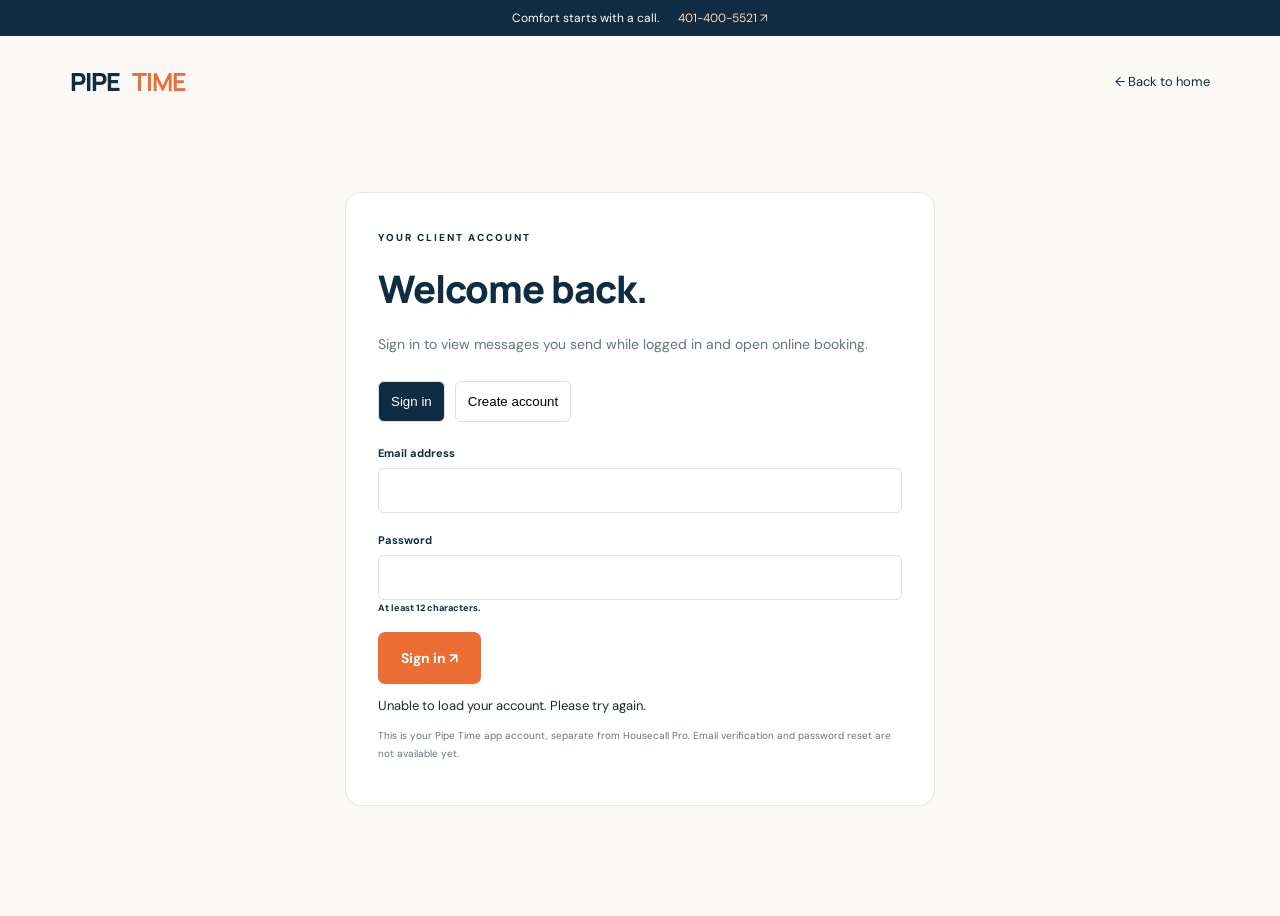
==== public/login.html @ 92e56642 "Add client registration login and private message history" ====
<!doctype html><html lang="en"><head><meta charset="utf-8"><meta name="viewport" content="width=device-width,initial-scale=1"><title>Client account | Pipe Time</title><link rel="stylesheet" href="style.css"><style>.account-layout{max-width:650px;margin:35px auto 80px;padding:30px}.account-card{background:white;border:1px solid #e3e7e5;border-radius:16px;padding:32px}.account-card label{margin-top:20px}.tabs{display:flex;gap:10px;margin-top:24px}.tabs button{padding:12px;border:1px solid #dce1df;background:white;border-radius:6px;cursor:pointer}.tabs button[aria-pressed=true]{background:var(--navy);color:white}.history-item{border-bottom:1px solid #dce1df;padding:16px 0;overflow-wrap:anywhere}.history-item p{white-space:pre-wrap}.account-actions{display:flex;gap:12px;flex-wrap:wrap}nav .client-link{display:block}[hidden]{display:none!important}</style></head><body><div class="topline">Comfort starts with a call. <a href="tel:+14014005521">401-400-5521 ↗</a></div><header><a href="/" class="brand">PIPE <b>TIME</b></a><nav><a class="client-link" href="/">← Back to home</a></nav></header><main class="account-layout"><section class="account-card" id="auth-panel"><span class="eyebrow">YOUR CLIENT ACCOUNT</span><h1 style="font-size:38px;letter-spacing:-1px">Welcome back.</h1><p>Sign in to view messages you send while logged in and open online booking.</p><div class="tabs"><button type="button" id="login-tab" aria-pressed="true">Sign in</button><button type="button" id="register-tab" aria-pressed="false">Create account</button></div><form id="auth-form"><label id="name-field" hidden>Your name<input name="name" autocomplete="name" maxlength="100"></label><label>Email address<input name="email" autocomplete="email" type="email" required maxlength="254"></label><label>Password<input name="password" autocomplete="current-password" type="password" minlength="12" maxlength="128" required><small>At least 12 characters.</small></label><button class="button" id="auth-submit" type="submit">Sign in ↗</button><div id="auth-status" class="status" role="status" aria-live="polite"></div></form><p class="form-note">This is your Pipe Time app account, separate from Housecall Pro. Email verification and password reset are not available yet.</p></section><section class="account-card" id="client-panel" hidden><span class="eyebrow">YOUR CLIENT ACCOUNT</span><h2 id="welcome"></h2><p>Manage your next visit and review messages sent from this app while signed in.</p><div class="account-actions"><a class="button" href="/#book">Book with Housecall Pro ↗</a><a class="button" href="/#message">Send a message ↗</a><button class="button" id="logout" type="button">Sign out</button></div><h3>Your messages</h3><div id="history"></div><p class="form-note">Housecall Pro appointments and messages sent before you signed in are not shown here.</p><div id="account-status" class="status" role="status" aria-live="polite"></div></section></main><script src="account.js"></script></body></html>
---- public/style.css ----
@import url('https://fonts.googleapis.com/css2?family=DM+Sans:wght@400;500;600;700&family=Manrope:wght@400;600;700;800&display=swap');
:root{--navy:#102c42;--orange:#ed6e35;--muted:#647681;--cream:#faf9f5}*{box-sizing:border-box}html{scroll-behavior:smooth;scroll-padding-top:25px}body{margin:0;background:var(--cream);color:var(--navy);font-family:'DM Sans',sans-serif}.topline{background:var(--navy);color:white;text-align:center;padding:10px;font-size:12px}.topline a{color:#ffd7b6;margin-left:16px}a{color:inherit;text-decoration:none}header,main,footer{max-width:1200px;margin:auto}header{display:flex;align-items:center;justify-content:space-between;padding:28px 30px}.brand{display:flex;align-items:center;gap:12px;font-family:Manrope,sans-serif;font-weight:800;font-size:25px;letter-spacing:-1px}.brand b{color:var(--orange)}.brand small{display:block;font-size:9px;letter-spacing:1.5px;margin-top:4px}.brand-icon{background:var(--orange);border-radius:12px;color:white;padding:5px 12px;font-size:30px}nav{display:flex;align-items:center;gap:28px;font-size:13px}.button{display:inline-block;border:0;border-radius:7px;background:var(--orange);color:white;padding:17px 23px;font:700 14px 'DM Sans',sans-serif;cursor:pointer}.button:hover{background:#cf5220}.small{padding:13px 17px}.hero{display:grid;grid-template-columns:1.1fr 1fr;gap:50px;padding:50px 30px 65px;align-items:center}.eyebrow{font-size:10px;letter-spacing:2px;font-weight:800}.eyebrow span{display:inline-block;width:7px;height:7px;border-radius:50%;background:var(--orange);margin-right:8px}h1{font:800 61px/1.1 Manrope,sans-serif;letter-spacing:-3px;margin:22px 0}h1 em{font-style:normal;color:var(--orange)}p{font-size:14px;line-height:1.8;color:var(--muted)}.hero p{max-width:410px}.actions{display:flex;gap:20px;align-items:center;margin-top:28px}.textlink{font-size:12px;font-weight:700}.hero-note{font-size:9px;letter-spacing:1.4px;margin-top:32px;color:var(--muted)}.hero-art{height:440px;border-radius:22px;background:linear-gradient(140deg,#d4e2db,#a9c6bb);position:relative;overflow:hidden;box-shadow:inset 0 0 80px #ffffff55}.art-label{position:absolute;top:26px;left:26px;font-size:13px;font-weight:600}.boiler{position:absolute;z-index:2;left:29%;top:22%;width:180px;height:250px;border-radius:16px;background:linear-gradient(110deg,#fff,#deded7);box-shadow:15px 20px 35px #38554d44;padding:24px 20px;text-align:center}.boiler>span{font-size:9px;letter-spacing:2px;font-weight:800}.display{margin-top:45px;background:var(--navy);border-radius:8px;color:#a2e3e0;font-size:35px;padding:13px}.display small{display:block;font-size:7px;letter-spacing:1px}.vents{color:#aaa;font-size:15px;letter-spacing:1px;margin-top:25px}.pipe{position:absolute;background:linear-gradient(90deg,#a96e40,#e6b688,#9a6336);width:15px;border-radius:5px;height:250px;top:48%}.p1{left:38%}.p2{left:57%}.comfort-card{position:absolute;z-index:3;bottom:52px;left:22px;display:flex;gap:14px;align-items:center;background:white;padding:18px 24px;border-radius:12px;box-shadow:0 8px 25px #183a3320;font-size:13px}.comfort-card>span{font-size:30px;color:var(--orange)}.art-caption{position:absolute;bottom:18px;right:20px;font-size:7px;letter-spacing:1px}.offer{background:var(--navy);color:white;border-radius:12px;margin:0 30px;padding:30px;display:flex;align-items:center;gap:36px}.offer .eyebrow{color:#fac4a6}.offer h2{font-size:22px;margin:10px 0}.offer p{color:#b9c7d0;font-size:12px;margin:0}.offer-number{border-left:1px solid #ffffff25;padding-left:30px}.offer-number strong{display:block;font:800 40px Manrope,sans-serif;color:#ffb98e}.offer-number span{font-size:8px;letter-spacing:1px;white-space:nowrap}.offer-link{font-size:12px;white-space:nowrap;margin-left:auto}.services{padding:65px 30px}.section-head{display:flex;justify-content:space-between;align-items:center}h2{font:800 30px/1.25 Manrope,sans-serif;letter-spacing:-1px;margin:14px 0}.section-head p{font-size:12px}.service-grid{display:grid;grid-template-columns:repeat(3,1fr);gap:18px;margin-top:22px}.service-grid button{background:white;border:1px solid #e3e7e5;border-radius:10px;padding:26px;text-align:left;color:var(--navy);cursor:pointer}.service-grid button:hover{border-color:var(--orange);transform:translateY(-2px)}.service-grid button>span{font-size:27px;color:var(--orange);background:#fff1e7;border-radius:10px;display:inline-block;padding:9px 14px}h3{font-size:18px;margin-bottom:8px}.service-grid p{font-size:12px;min-height:42px}.service-grid b{font-size:11px}.contact-area{display:grid;grid-template-columns:1.3fr 1fr;gap:50px;padding:20px 30px 70px}.booking{padding:15px 0}form{margin-top:24px}.form-grid{display:grid;grid-template-columns:1fr 1fr;gap:16px}.wide{grid-column:1/-1}label{display:block;font-size:11px;font-weight:700}label span{color:var(--muted);font-weight:400}input,select,textarea{width:100%;margin-top:8px;border:1px solid #dce1df;border-radius:6px;background:white;padding:13px;font:13px 'DM Sans',sans-serif;color:var(--navy)}textarea{min-height:85px;resize:vertical}input:focus,textarea:focus,select:focus{outline:2px solid #ed6e3580;outline-offset:2px}form .button{margin-top:18px}.form-note{font-size:10px}.status{font-size:13px;line-height:1.6;margin-top:12px}.status.error{color:#a52c23}.status.success{color:#24754f}aside{background:#eef2ed;border-radius:14px;padding:30px;height:fit-content}aside label{margin-top:15px}.call-box{border-top:1px solid #d4dfd6;margin-top:25px;padding-top:22px;font-size:12px}.call-box a{display:block;font:800 25px Manrope,sans-serif;margin:8px 0}.call-box small{color:var(--muted);font-size:10px}footer{padding:28px 30px;border-top:1px solid #dde2dd;display:flex;justify-content:space-between;align-items:center;font-size:11px;color:var(--muted)}footer .brand{font-size:20px}button:disabled{opacity:.6;cursor:wait}@media(max-width:850px){nav>a:not(.button){display:none}.hero{gap:25px}h1{font-size:44px}.hero-art{height:380px}.actions{flex-direction:column;align-items:flex-start}.offer{flex-wrap:wrap;gap:24px}.offer>div:first-child{width:100%}.offer-number{border:0;padding:0}.contact-area{gap:24px}h2{font-size:25px}}@media(max-width:600px){header{padding:22px 18px}.brand{font-size:20px}.brand-icon{display:none}.small{font-size:10px;padding:12px}.hero{grid-template-columns:1fr;padding:25px 20px 35px}.hero h1{font-size:48px}.hero-art{height:340px}.boiler{top:17%;height:230px}.hero-note{margin-top:22px}.offer{margin:0 20px;padding:25px}.offer-number strong{font-size:35px}.offer-link{margin-left:0}.services{padding:40px 20px}.section-head p{display:none}.service-grid{grid-template-columns:1fr}.service-grid p{min-height:0}.contact-area{grid-template-columns:1fr;padding:0 20px 40px}.form-grid{grid-template-columns:1fr}.wide{grid-column:auto}footer{gap:18px;flex-wrap:wrap;padding:25px 20px}}

nav>a.client-link{display:block}
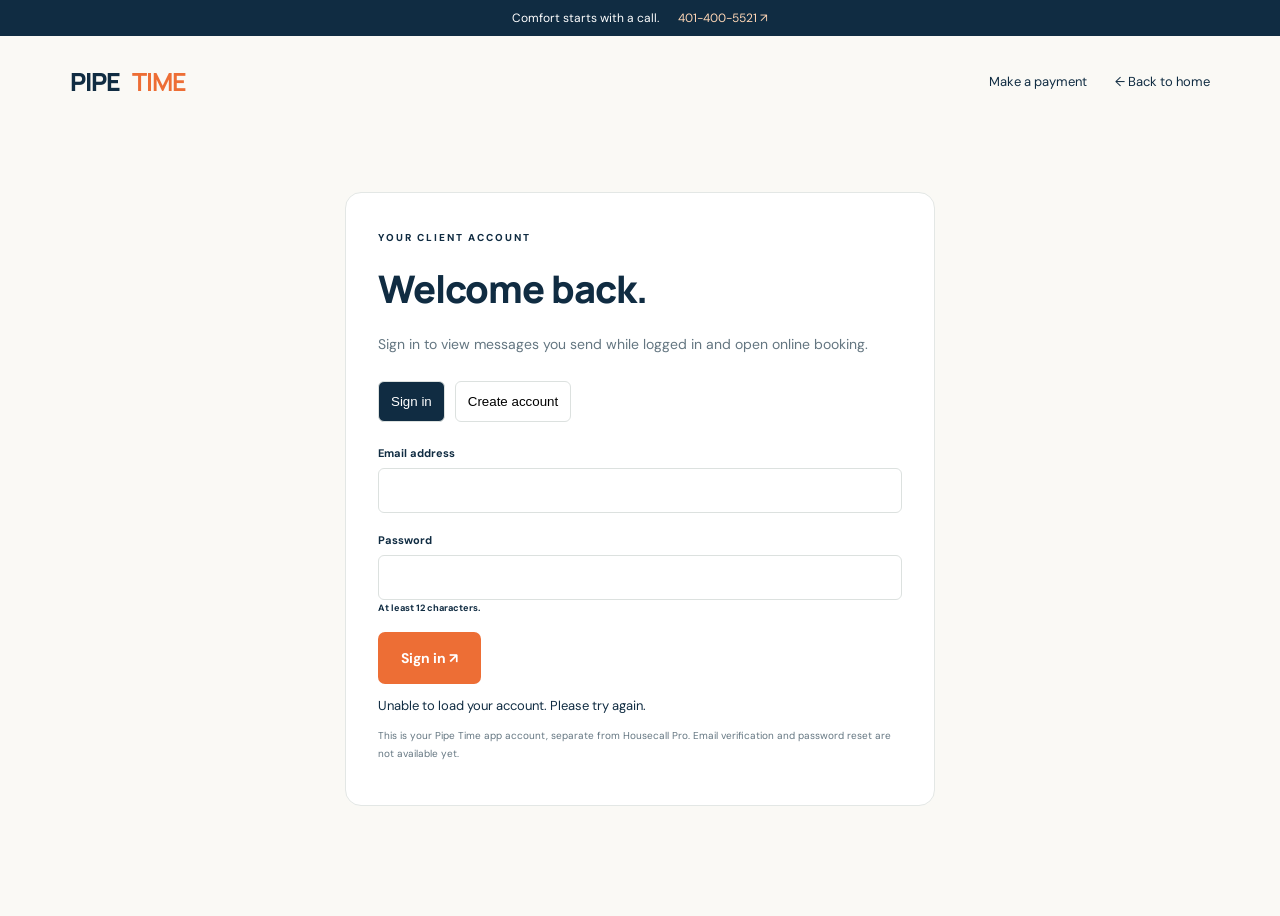
==== commit 1c2ae1e0: "Add payment buttons and configurable secure payment redirect" ====
--- a/public/login.html
+++ b/public/login.html
@@ -1 +1 @@
-<!doctype html><html lang="en"><head><meta charset="utf-8"><meta name="viewport" content="width=device-width,initial-scale=1"><title>Client account | Pipe Time</title><link rel="stylesheet" href="style.css"><style>.account-layout{max-width:650px;margin:35px auto 80px;padding:30px}.account-card{background:white;border:1px solid #e3e7e5;border-radius:16px;padding:32px}.account-card label{margin-top:20px}.tabs{display:flex;gap:10px;margin-top:24px}.tabs button{padding:12px;border:1px solid #dce1df;background:white;border-radius:6px;cursor:pointer}.tabs button[aria-pressed=true]{background:var(--navy);color:white}.history-item{border-bottom:1px solid #dce1df;padding:16px 0;overflow-wrap:anywhere}.history-item p{white-space:pre-wrap}.account-actions{display:flex;gap:12px;flex-wrap:wrap}nav .client-link{display:block}[hidden]{display:none!important}</style></head><body><div class="topline">Comfort starts with a call. <a href="tel:+14014005521">401-400-5521 ↗</a></div><header><a href="/" class="brand">PIPE <b>TIME</b></a><nav><a class="client-link" href="/">← Back to home</a></nav></header><main class="account-layout"><section class="account-card" id="auth-panel"><span class="eyebrow">YOUR CLIENT ACCOUNT</span><h1 style="font-size:38px;letter-spacing:-1px">Welcome back.</h1><p>Sign in to view messages you send while logged in and open online booking.</p><div class="tabs"><button type="button" id="login-tab" aria-pressed="true">Sign in</button><button type="button" id="register-tab" aria-pressed="false">Create account</button></div><form id="auth-form"><label id="name-field" hidden>Your name<input name="name" autocomplete="name" maxlength="100"></label><label>Email address<input name="email" autocomplete="email" type="email" required maxlength="254"></label><label>Password<input name="password" autocomplete="current-password" type="password" minlength="12" maxlength="128" required><small>At least 12 characters.</small></label><button class="button" id="auth-submit" type="submit">Sign in ↗</button><div id="auth-status" class="status" role="status" aria-live="polite"></div></form><p class="form-note">This is your Pipe Time app account, separate from Housecall Pro. Email verification and password reset are not available yet.</p></section><section class="account-card" id="client-panel" hidden><span class="eyebrow">YOUR CLIENT ACCOUNT</span><h2 id="welcome"></h2><p>Manage your next visit and review messages sent from this app while signed in.</p><div class="account-actions"><a class="button" href="/#book">Book with Housecall Pro ↗</a><a class="button" href="/#message">Send a message ↗</a><button class="button" id="logout" type="button">Sign out</button></div><h3>Your messages</h3><div id="history"></div><p class="form-note">Housecall Pro appointments and messages sent before you signed in are not shown here.</p><div id="account-status" class="status" role="status" aria-live="polite"></div></section></main><script src="account.js"></script></body></html>
+<!doctype html><html lang="en"><head><meta charset="utf-8"><meta name="viewport" content="width=device-width,initial-scale=1"><title>Client account | Pipe Time</title><link rel="stylesheet" href="style.css"><style>.account-layout{max-width:650px;margin:35px auto 80px;padding:30px}.account-card{background:white;border:1px solid #e3e7e5;border-radius:16px;padding:32px}.account-card label{margin-top:20px}.tabs{display:flex;gap:10px;margin-top:24px}.tabs button{padding:12px;border:1px solid #dce1df;background:white;border-radius:6px;cursor:pointer}.tabs button[aria-pressed=true]{background:var(--navy);color:white}.history-item{border-bottom:1px solid #dce1df;padding:16px 0;overflow-wrap:anywhere}.history-item p{white-space:pre-wrap}.account-actions{display:flex;gap:12px;flex-wrap:wrap}nav .client-link{display:block}[hidden]{display:none!important}</style></head><body><div class="topline">Comfort starts with a call. <a href="tel:+14014005521">401-400-5521 ↗</a></div><header><a href="/" class="brand">PIPE <b>TIME</b></a><nav><a class="payment-link" href="/pay">Make a payment</a><a class="client-link" href="/">← Back to home</a></nav></header><main class="account-layout"><section class="account-card" id="auth-panel"><span class="eyebrow">YOUR CLIENT ACCOUNT</span><h1 style="font-size:38px;letter-spacing:-1px">Welcome back.</h1><p>Sign in to view messages you send while logged in and open online booking.</p><div class="tabs"><button type="button" id="login-tab" aria-pressed="true">Sign in</button><button type="button" id="register-tab" aria-pressed="false">Create account</button></div><form id="auth-form"><label id="name-field" hidden>Your name<input name="name" autocomplete="name" maxlength="100"></label><label>Email address<input name="email" autocomplete="email" type="email" required maxlength="254"></label><label>Password<input name="password" autocomplete="current-password" type="password" minlength="12" maxlength="128" required><small>At least 12 characters.</small></label><button class="button" id="auth-submit" type="submit">Sign in ↗</button><div id="auth-status" class="status" role="status" aria-live="polite"></div></form><p class="form-note">This is your Pipe Time app account, separate from Housecall Pro. Email verification and password reset are not available yet.</p></section><section class="account-card" id="client-panel" hidden><span class="eyebrow">YOUR CLIENT ACCOUNT</span><h2 id="welcome"></h2><p>Manage your next visit and review messages sent from this app while signed in.</p><div class="account-actions"><a class="button" href="/pay">Make a payment ↗</a><a class="button" href="/#book">Book with Housecall Pro ↗</a><a class="button" href="/#message">Send a message ↗</a><button class="button" id="logout" type="button">Sign out</button></div><h3>Your messages</h3><div id="history"></div><p class="form-note">Housecall Pro appointments and messages sent before you signed in are not shown here.</p><div id="account-status" class="status" role="status" aria-live="polite"></div></section></main><script src="account.js"></script></body></html>
--- a/public/style.css
+++ b/public/style.css
@@ -2,3 +2,5 @@
 :root{--navy:#102c42;--orange:#ed6e35;--muted:#647681;--cream:#faf9f5}*{box-sizing:border-box}html{scroll-behavior:smooth;scroll-padding-top:25px}body{margin:0;background:var(--cream);color:var(--navy);font-family:'DM Sans',sans-serif}.topline{background:var(--navy);color:white;text-align:center;padding:10px;font-size:12px}.topline a{color:#ffd7b6;margin-left:16px}a{color:inherit;text-decoration:none}header,main,footer{max-width:1200px;margin:auto}header{display:flex;align-items:center;justify-content:space-between;padding:28px 30px}.brand{display:flex;align-items:center;gap:12px;font-family:Manrope,sans-serif;font-weight:800;font-size:25px;letter-spacing:-1px}.brand b{color:var(--orange)}.brand small{display:block;font-size:9px;letter-spacing:1.5px;margin-top:4px}.brand-icon{background:var(--orange);border-radius:12px;color:white;padding:5px 12px;font-size:30px}nav{display:flex;align-items:center;gap:28px;font-size:13px}.button{display:inline-block;border:0;border-radius:7px;background:var(--orange);color:white;padding:17px 23px;font:700 14px 'DM Sans',sans-serif;cursor:pointer}.button:hover{background:#cf5220}.small{padding:13px 17px}.hero{display:grid;grid-template-columns:1.1fr 1fr;gap:50px;padding:50px 30px 65px;align-items:center}.eyebrow{font-size:10px;letter-spacing:2px;font-weight:800}.eyebrow span{display:inline-block;width:7px;height:7px;border-radius:50%;background:var(--orange);margin-right:8px}h1{font:800 61px/1.1 Manrope,sans-serif;letter-spacing:-3px;margin:22px 0}h1 em{font-style:normal;color:var(--orange)}p{font-size:14px;line-height:1.8;color:var(--muted)}.hero p{max-width:410px}.actions{display:flex;gap:20px;align-items:center;margin-top:28px}.textlink{font-size:12px;font-weight:700}.hero-note{font-size:9px;letter-spacing:1.4px;margin-top:32px;color:var(--muted)}.hero-art{height:440px;border-radius:22px;background:linear-gradient(140deg,#d4e2db,#a9c6bb);position:relative;overflow:hidden;box-shadow:inset 0 0 80px #ffffff55}.art-label{position:absolute;top:26px;left:26px;font-size:13px;font-weight:600}.boiler{position:absolute;z-index:2;left:29%;top:22%;width:180px;height:250px;border-radius:16px;background:linear-gradient(110deg,#fff,#deded7);box-shadow:15px 20px 35px #38554d44;padding:24px 20px;text-align:center}.boiler>span{font-size:9px;letter-spacing:2px;font-weight:800}.display{margin-top:45px;background:var(--navy);border-radius:8px;color:#a2e3e0;font-size:35px;padding:13px}.display small{display:block;font-size:7px;letter-spacing:1px}.vents{color:#aaa;font-size:15px;letter-spacing:1px;margin-top:25px}.pipe{position:absolute;background:linear-gradient(90deg,#a96e40,#e6b688,#9a6336);width:15px;border-radius:5px;height:250px;top:48%}.p1{left:38%}.p2{left:57%}.comfort-card{position:absolute;z-index:3;bottom:52px;left:22px;display:flex;gap:14px;align-items:center;background:white;padding:18px 24px;border-radius:12px;box-shadow:0 8px 25px #183a3320;font-size:13px}.comfort-card>span{font-size:30px;color:var(--orange)}.art-caption{position:absolute;bottom:18px;right:20px;font-size:7px;letter-spacing:1px}.offer{background:var(--navy);color:white;border-radius:12px;margin:0 30px;padding:30px;display:flex;align-items:center;gap:36px}.offer .eyebrow{color:#fac4a6}.offer h2{font-size:22px;margin:10px 0}.offer p{color:#b9c7d0;font-size:12px;margin:0}.offer-number{border-left:1px solid #ffffff25;padding-left:30px}.offer-number strong{display:block;font:800 40px Manrope,sans-serif;color:#ffb98e}.offer-number span{font-size:8px;letter-spacing:1px;white-space:nowrap}.offer-link{font-size:12px;white-space:nowrap;margin-left:auto}.services{padding:65px 30px}.section-head{display:flex;justify-content:space-between;align-items:center}h2{font:800 30px/1.25 Manrope,sans-serif;letter-spacing:-1px;margin:14px 0}.section-head p{font-size:12px}.service-grid{display:grid;grid-template-columns:repeat(3,1fr);gap:18px;margin-top:22px}.service-grid button{background:white;border:1px solid #e3e7e5;border-radius:10px;padding:26px;text-align:left;color:var(--navy);cursor:pointer}.service-grid button:hover{border-color:var(--orange);transform:translateY(-2px)}.service-grid button>span{font-size:27px;color:var(--orange);background:#fff1e7;border-radius:10px;display:inline-block;padding:9px 14px}h3{font-size:18px;margin-bottom:8px}.service-grid p{font-size:12px;min-height:42px}.service-grid b{font-size:11px}.contact-area{display:grid;grid-template-columns:1.3fr 1fr;gap:50px;padding:20px 30px 70px}.booking{padding:15px 0}form{margin-top:24px}.form-grid{display:grid;grid-template-columns:1fr 1fr;gap:16px}.wide{grid-column:1/-1}label{display:block;font-size:11px;font-weight:700}label span{color:var(--muted);font-weight:400}input,select,textarea{width:100%;margin-top:8px;border:1px solid #dce1df;border-radius:6px;background:white;padding:13px;font:13px 'DM Sans',sans-serif;color:var(--navy)}textarea{min-height:85px;resize:vertical}input:focus,textarea:focus,select:focus{outline:2px solid #ed6e3580;outline-offset:2px}form .button{margin-top:18px}.form-note{font-size:10px}.status{font-size:13px;line-height:1.6;margin-top:12px}.status.error{color:#a52c23}.status.success{color:#24754f}aside{background:#eef2ed;border-radius:14px;padding:30px;height:fit-content}aside label{margin-top:15px}.call-box{border-top:1px solid #d4dfd6;margin-top:25px;padding-top:22px;font-size:12px}.call-box a{display:block;font:800 25px Manrope,sans-serif;margin:8px 0}.call-box small{color:var(--muted);font-size:10px}footer{padding:28px 30px;border-top:1px solid #dde2dd;display:flex;justify-content:space-between;align-items:center;font-size:11px;color:var(--muted)}footer .brand{font-size:20px}button:disabled{opacity:.6;cursor:wait}@media(max-width:850px){nav>a:not(.button){display:none}.hero{gap:25px}h1{font-size:44px}.hero-art{height:380px}.actions{flex-direction:column;align-items:flex-start}.offer{flex-wrap:wrap;gap:24px}.offer>div:first-child{width:100%}.offer-number{border:0;padding:0}.contact-area{gap:24px}h2{font-size:25px}}@media(max-width:600px){header{padding:22px 18px}.brand{font-size:20px}.brand-icon{display:none}.small{font-size:10px;padding:12px}.hero{grid-template-columns:1fr;padding:25px 20px 35px}.hero h1{font-size:48px}.hero-art{height:340px}.boiler{top:17%;height:230px}.hero-note{margin-top:22px}.offer{margin:0 20px;padding:25px}.offer-number strong{font-size:35px}.offer-link{margin-left:0}.services{padding:40px 20px}.section-head p{display:none}.service-grid{grid-template-columns:1fr}.service-grid p{min-height:0}.contact-area{grid-template-columns:1fr;padding:0 20px 40px}.form-grid{grid-template-columns:1fr}.wide{grid-column:auto}footer{gap:18px;flex-wrap:wrap;padding:25px 20px}}
 
 nav>a.client-link{display:block}
+
+nav>a.payment-link{display:block}@media(max-width:600px){header nav{gap:10px;flex-wrap:wrap;justify-content:flex-end}nav>a.payment-link,nav>a.client-link{font-size:11px}header{gap:12px}}
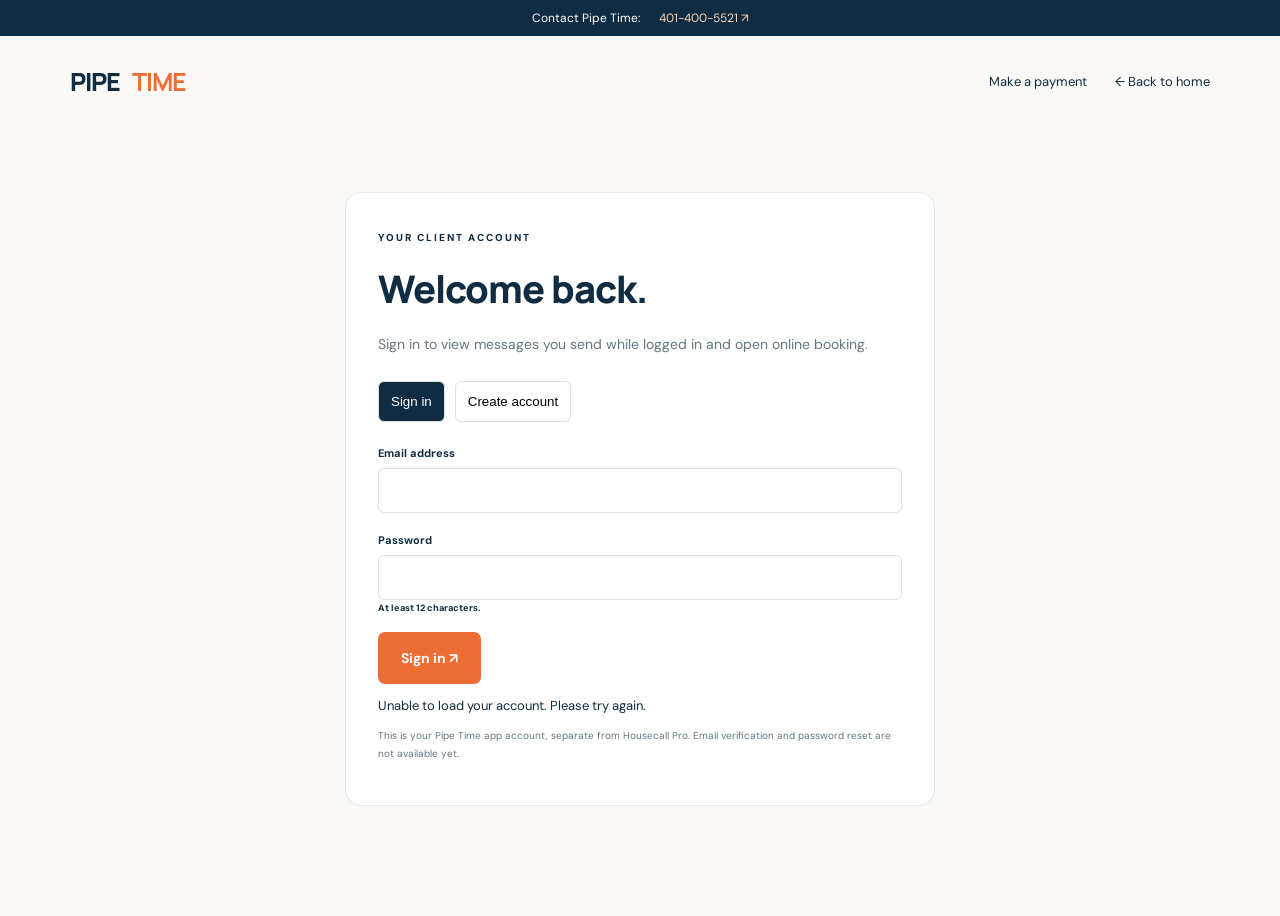
==== commit 8b0676ea: "Make business contact number prominent across client pages" ====
--- a/public/login.html
+++ b/public/login.html
@@ -1 +1 @@
-<!doctype html><html lang="en"><head><meta charset="utf-8"><meta name="viewport" content="width=device-width,initial-scale=1"><title>Client account | Pipe Time</title><link rel="stylesheet" href="style.css"><style>.account-layout{max-width:650px;margin:35px auto 80px;padding:30px}.account-card{background:white;border:1px solid #e3e7e5;border-radius:16px;padding:32px}.account-card label{margin-top:20px}.tabs{display:flex;gap:10px;margin-top:24px}.tabs button{padding:12px;border:1px solid #dce1df;background:white;border-radius:6px;cursor:pointer}.tabs button[aria-pressed=true]{background:var(--navy);color:white}.history-item{border-bottom:1px solid #dce1df;padding:16px 0;overflow-wrap:anywhere}.history-item p{white-space:pre-wrap}.account-actions{display:flex;gap:12px;flex-wrap:wrap}nav .client-link{display:block}[hidden]{display:none!important}</style></head><body><div class="topline">Comfort starts with a call. <a href="tel:+14014005521">401-400-5521 ↗</a></div><header><a href="/" class="brand">PIPE <b>TIME</b></a><nav><a class="payment-link" href="/pay">Make a payment</a><a class="client-link" href="/">← Back to home</a></nav></header><main class="account-layout"><section class="account-card" id="auth-panel"><span class="eyebrow">YOUR CLIENT ACCOUNT</span><h1 style="font-size:38px;letter-spacing:-1px">Welcome back.</h1><p>Sign in to view messages you send while logged in and open online booking.</p><div class="tabs"><button type="button" id="login-tab" aria-pressed="true">Sign in</button><button type="button" id="register-tab" aria-pressed="false">Create account</button></div><form id="auth-form"><label id="name-field" hidden>Your name<input name="name" autocomplete="name" maxlength="100"></label><label>Email address<input name="email" autocomplete="email" type="email" required maxlength="254"></label><label>Password<input name="password" autocomplete="current-password" type="password" minlength="12" maxlength="128" required><small>At least 12 characters.</small></label><button class="button" id="auth-submit" type="submit">Sign in ↗</button><div id="auth-status" class="status" role="status" aria-live="polite"></div></form><p class="form-note">This is your Pipe Time app account, separate from Housecall Pro. Email verification and password reset are not available yet.</p></section><section class="account-card" id="client-panel" hidden><span class="eyebrow">YOUR CLIENT ACCOUNT</span><h2 id="welcome"></h2><p>Manage your next visit and review messages sent from this app while signed in.</p><div class="account-actions"><a class="button" href="/pay">Make a payment ↗</a><a class="button" href="/#book">Book with Housecall Pro ↗</a><a class="button" href="/#message">Send a message ↗</a><button class="button" id="logout" type="button">Sign out</button></div><h3>Your messages</h3><div id="history"></div><p class="form-note">Housecall Pro appointments and messages sent before you signed in are not shown here.</p><div id="account-status" class="status" role="status" aria-live="polite"></div></section></main><script src="account.js"></script></body></html>
+<!doctype html><html lang="en"><head><meta charset="utf-8"><meta name="viewport" content="width=device-width,initial-scale=1"><title>Client account | Pipe Time</title><link rel="stylesheet" href="style.css"><style>.account-layout{max-width:650px;margin:35px auto 80px;padding:30px}.account-card{background:white;border:1px solid #e3e7e5;border-radius:16px;padding:32px}.account-card label{margin-top:20px}.tabs{display:flex;gap:10px;margin-top:24px}.tabs button{padding:12px;border:1px solid #dce1df;background:white;border-radius:6px;cursor:pointer}.tabs button[aria-pressed=true]{background:var(--navy);color:white}.history-item{border-bottom:1px solid #dce1df;padding:16px 0;overflow-wrap:anywhere}.history-item p{white-space:pre-wrap}.account-actions{display:flex;gap:12px;flex-wrap:wrap}nav .client-link{display:block}[hidden]{display:none!important}</style></head><body><div class="topline">Contact Pipe Time: <a href="tel:+14014005521" aria-label="Call Pipe Time at 401-400-5521">401-400-5521 ↗</a></div><header><a href="/" class="brand">PIPE <b>TIME</b></a><nav><a class="payment-link" href="/pay">Make a payment</a><a class="client-link" href="/">← Back to home</a></nav></header><main class="account-layout"><section class="account-card" id="auth-panel"><span class="eyebrow">YOUR CLIENT ACCOUNT</span><h1 style="font-size:38px;letter-spacing:-1px">Welcome back.</h1><p>Sign in to view messages you send while logged in and open online booking.</p><div class="tabs"><button type="button" id="login-tab" aria-pressed="true">Sign in</button><button type="button" id="register-tab" aria-pressed="false">Create account</button></div><form id="auth-form"><label id="name-field" hidden>Your name<input name="name" autocomplete="name" maxlength="100"></label><label>Email address<input name="email" autocomplete="email" type="email" required maxlength="254"></label><label>Password<input name="password" autocomplete="current-password" type="password" minlength="12" maxlength="128" required><small>At least 12 characters.</small></label><button class="button" id="auth-submit" type="submit">Sign in ↗</button><div id="auth-status" class="status" role="status" aria-live="polite"></div></form><p class="form-note">This is your Pipe Time app account, separate from Housecall Pro. Email verification and password reset are not available yet.</p></section><section class="account-card" id="client-panel" hidden><span class="eyebrow">YOUR CLIENT ACCOUNT</span><h2 id="welcome"></h2><p>Manage your next visit and review messages sent from this app while signed in.</p><div class="account-actions"><a class="button" href="/pay">Make a payment ↗</a><a class="button" href="/#book">Book with Housecall Pro ↗</a><a class="button" href="/#message">Send a message ↗</a><button class="button" id="logout" type="button">Sign out</button></div><h3>Your messages</h3><div id="history"></div><p class="form-note">Housecall Pro appointments and messages sent before you signed in are not shown here.</p><div id="account-status" class="status" role="status" aria-live="polite"></div></section></main><script src="account.js"></script></body></html>
--- a/public/style.css
+++ b/public/style.css
@@ -4,3 +4,5 @@
 nav>a.client-link{display:block}
 
 nav>a.payment-link{display:block}@media(max-width:600px){header nav{gap:10px;flex-wrap:wrap;justify-content:flex-end}nav>a.payment-link,nav>a.client-link{font-size:11px}header{gap:12px}}
+
+.hero-contact{display:inline-block;margin-top:24px;font-size:16px}.hero-contact strong{color:var(--orange)}.hero-contact:hover{text-decoration:underline}
